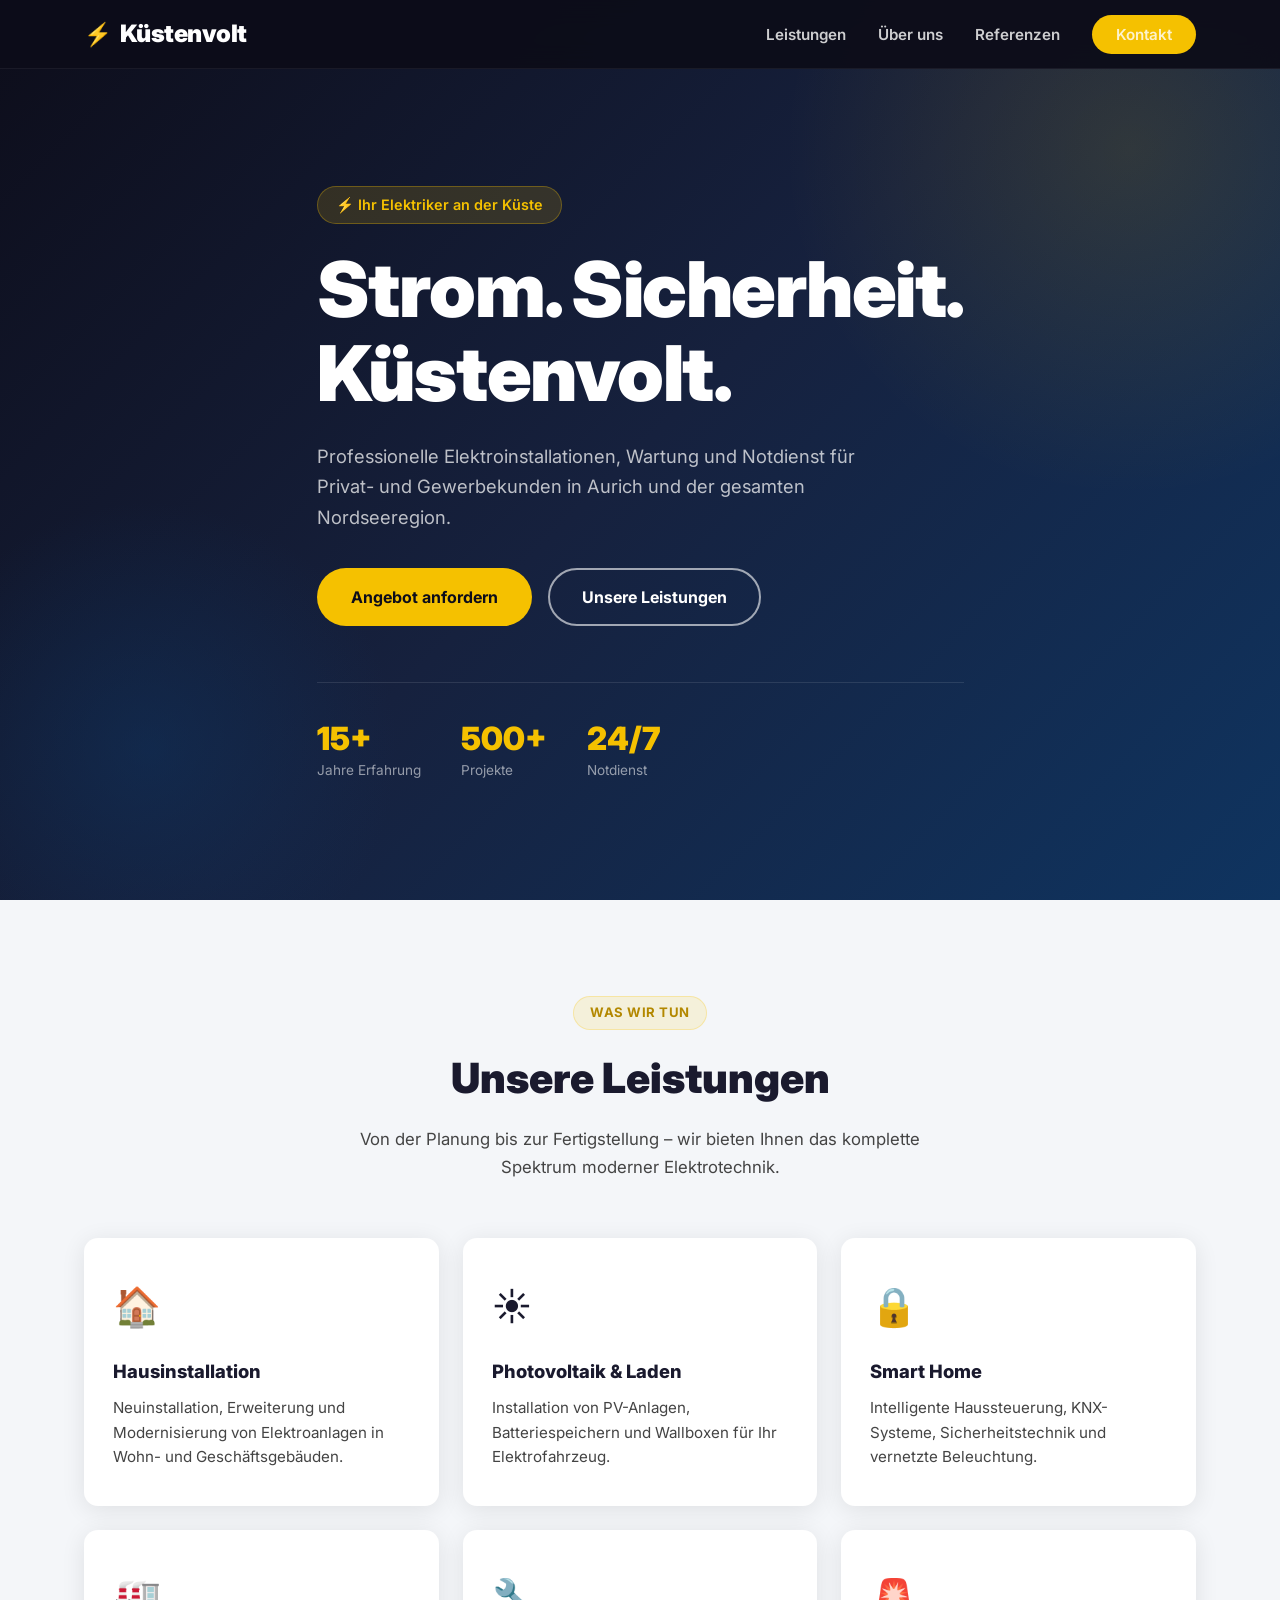
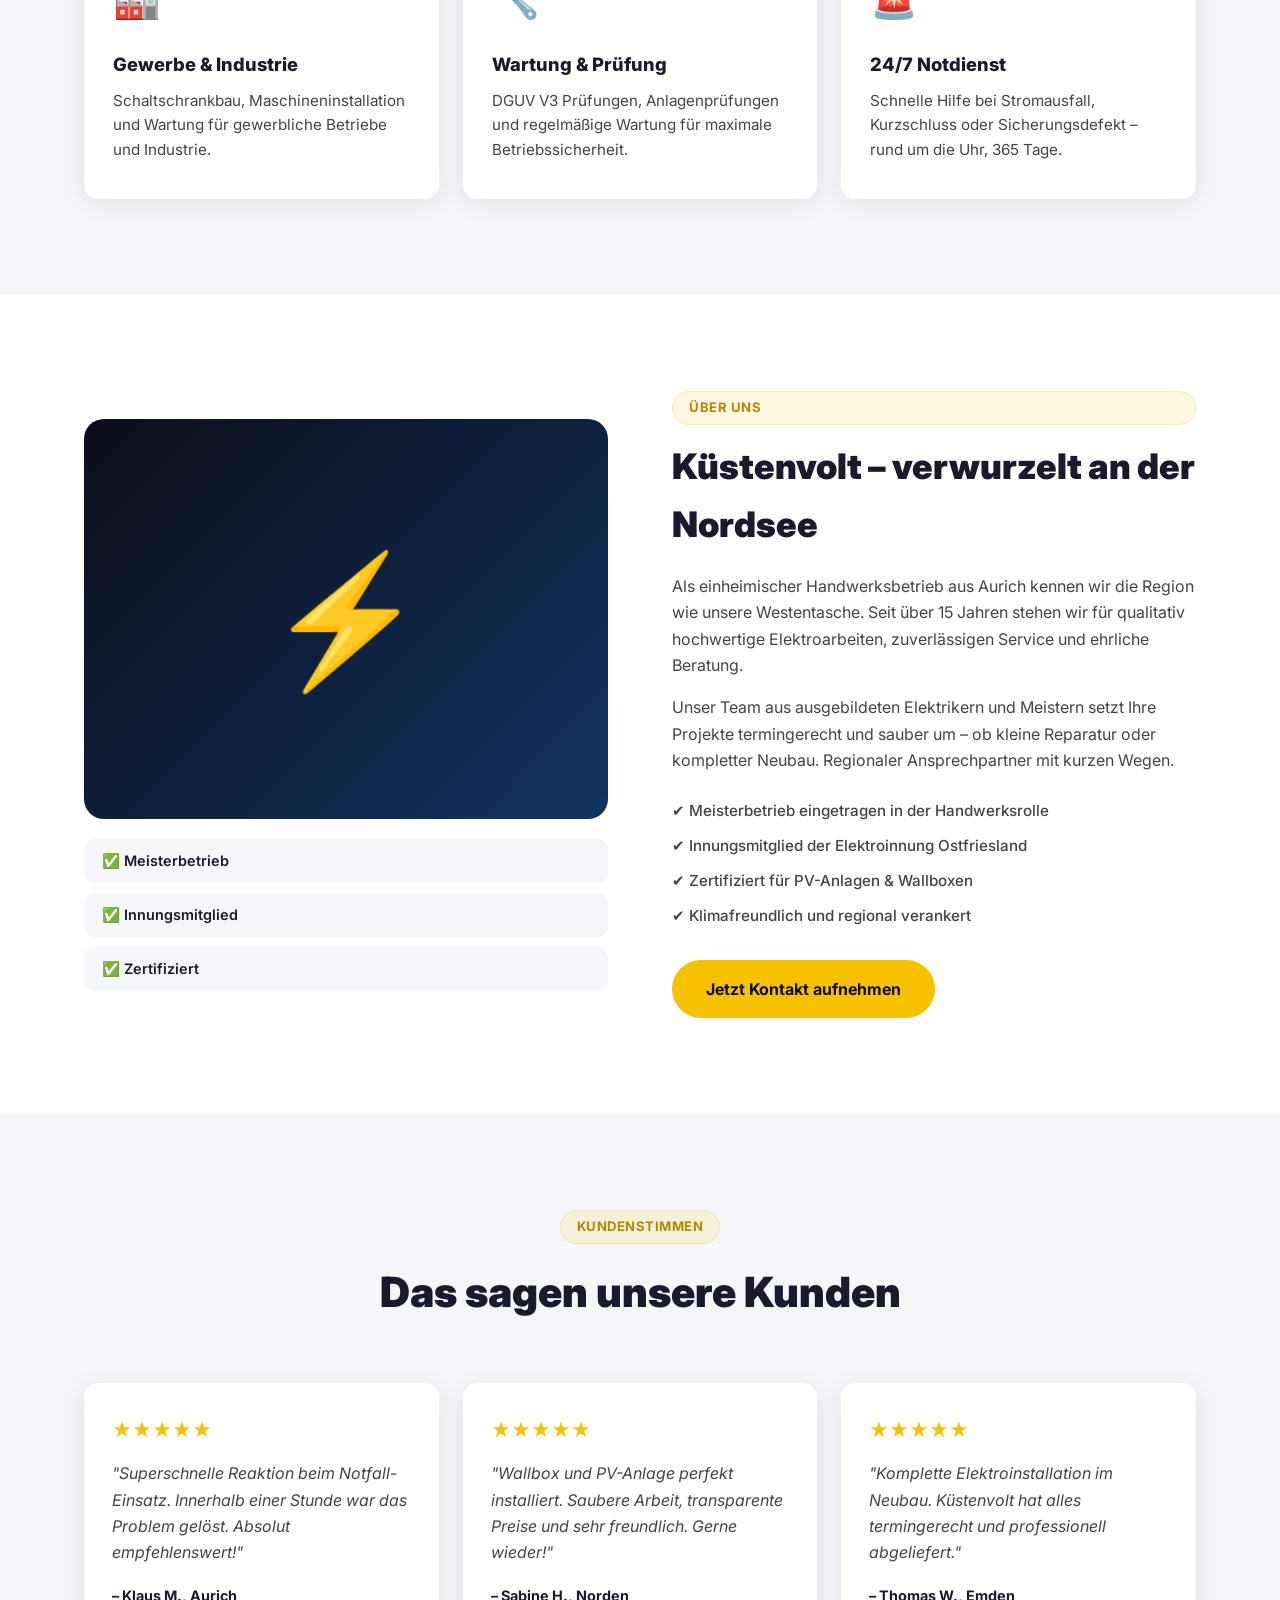
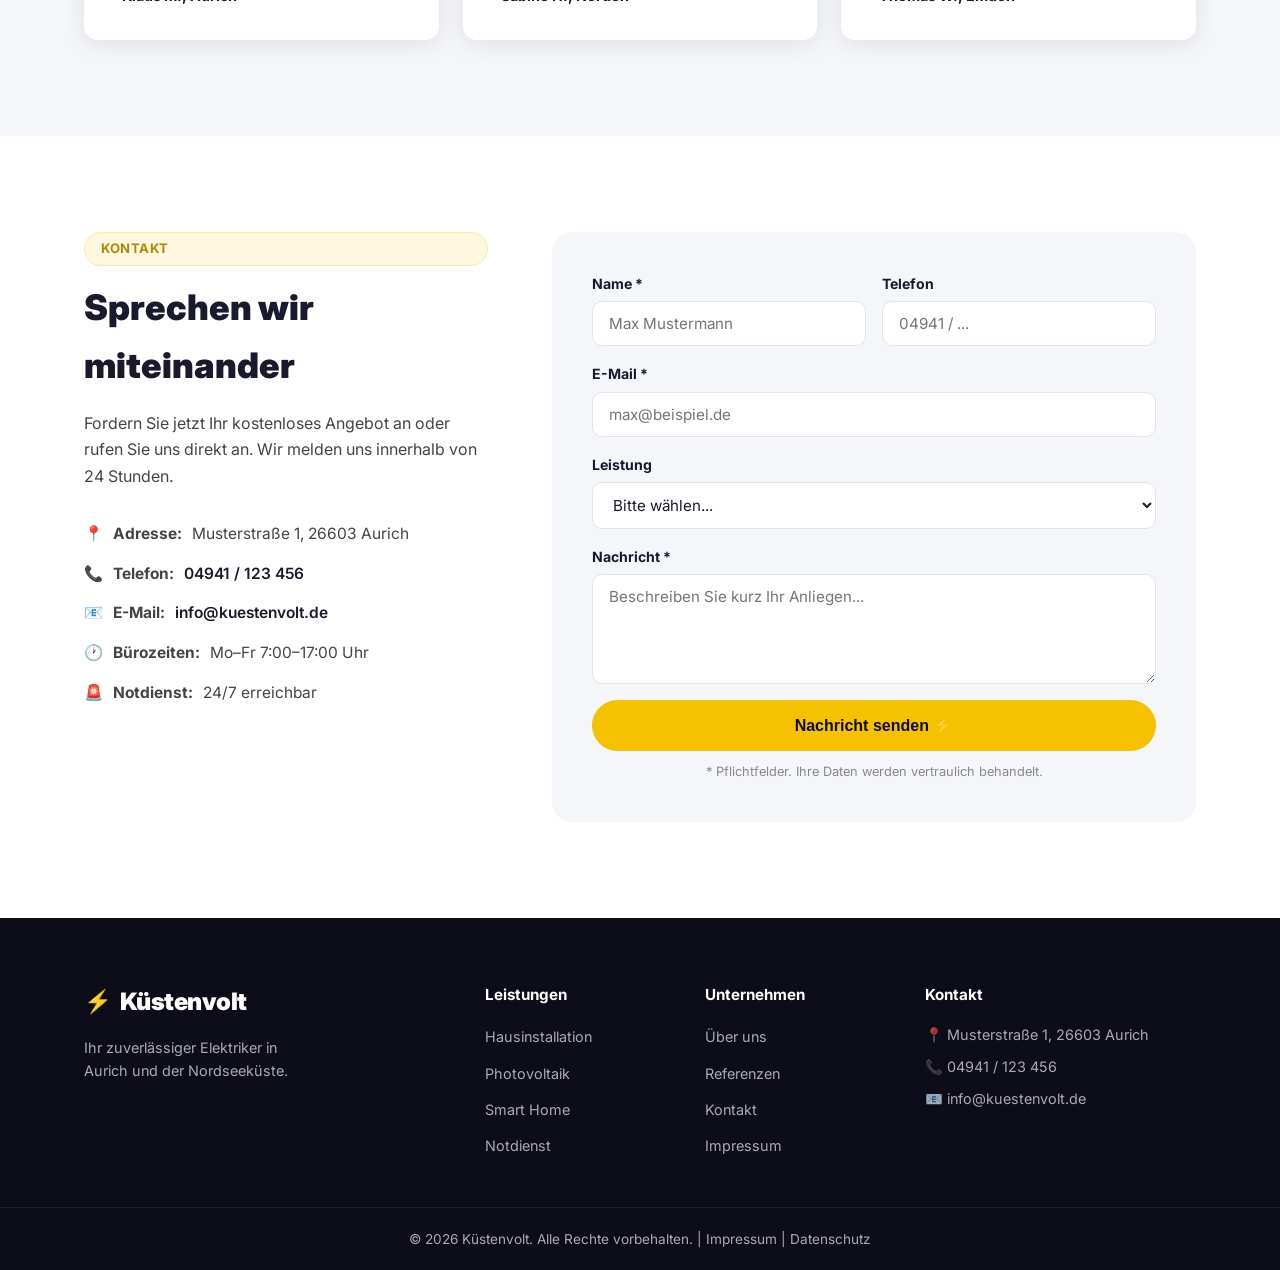
==== index.html @ 3df98d12 "Initial commit: Küstenvolt Elektriker Website" ====
<!DOCTYPE html>
<html lang="de">
<head>
  <meta charset="UTF-8" />
  <meta name="viewport" content="width=device-width, initial-scale=1.0" />
  <meta name="description" content="Küstenvolt – Ihr zuverlässiger Elektriker in Aurich und der Nordseeküste. Elektroinstallation, Wartung und Notdienst." />
  <title>Küstenvolt – Elektriker Aurich</title>
  <link rel="stylesheet" href="style.css" />
  <link rel="preconnect" href="https://fonts.googleapis.com">
  <link rel="preconnect" href="https://fonts.gstatic.com" crossorigin>
  <link href="https://fonts.googleapis.com/css2?family=Inter:wght@400;600;700;900&display=swap" rel="stylesheet">
</head>
<body>

  <!-- NAV -->
  <header class="navbar">
    <div class="container nav-inner">
      <a href="#" class="logo">
        <span class="logo-icon">⚡</span> Küstenvolt
      </a>
      <nav>
        <ul class="nav-links">
          <li><a href="#leistungen">Leistungen</a></li>
          <li><a href="#ueber-uns">Über uns</a></li>
          <li><a href="#referenzen">Referenzen</a></li>
          <li><a href="#kontakt" class="btn-nav">Kontakt</a></li>
        </ul>
      </nav>
      <button class="hamburger" id="hamburger" aria-label="Menü öffnen">
        <span></span><span></span><span></span>
      </button>
    </div>
  </header>

  <!-- HERO -->
  <section class="hero">
    <div class="hero-overlay"></div>
    <div class="container hero-content">
      <p class="hero-badge">⚡ Ihr Elektriker an der Küste</p>
      <h1>Strom. Sicherheit.<br>Küstenvolt.</h1>
      <p class="hero-sub">Professionelle Elektroinstallationen, Wartung und Notdienst für Privat- und Gewerbekunden in Aurich und der gesamten Nordseeregion.</p>
      <div class="hero-btns">
        <a href="#kontakt" class="btn btn-primary">Angebot anfordern</a>
        <a href="#leistungen" class="btn btn-outline">Unsere Leistungen</a>
      </div>
      <div class="hero-stats">
        <div class="stat"><span class="stat-num">15+</span><span class="stat-label">Jahre Erfahrung</span></div>
        <div class="stat"><span class="stat-num">500+</span><span class="stat-label">Projekte</span></div>
        <div class="stat"><span class="stat-num">24/7</span><span class="stat-label">Notdienst</span></div>
      </div>
    </div>
  </section>

  <!-- LEISTUNGEN -->
  <section class="leistungen section" id="leistungen">
    <div class="container">
      <div class="section-head">
        <span class="section-badge">Was wir tun</span>
        <h2>Unsere Leistungen</h2>
        <p>Von der Planung bis zur Fertigstellung – wir bieten Ihnen das komplette Spektrum moderner Elektrotechnik.</p>
      </div>
      <div class="cards-grid">
        <div class="card">
          <div class="card-icon">🏠</div>
          <h3>Hausinstallation</h3>
          <p>Neuinstallation, Erweiterung und Modernisierung von Elektroanlagen in Wohn- und Geschäftsgebäuden.</p>
        </div>
        <div class="card">
          <div class="card-icon">☀️</div>
          <h3>Photovoltaik & Laden</h3>
          <p>Installation von PV-Anlagen, Batteriespeichern und Wallboxen für Ihr Elektrofahrzeug.</p>
        </div>
        <div class="card">
          <div class="card-icon">🔒</div>
          <h3>Smart Home</h3>
          <p>Intelligente Haus­steuerung, KNX-Systeme, Sicherheitstechnik und vernetzte Beleuchtung.</p>
        </div>
        <div class="card">
          <div class="card-icon">🏭</div>
          <h3>Gewerbe & Industrie</h3>
          <p>Schaltschrankbau, Maschineninstallation und Wartung für gewerbliche Betriebe und Industrie.</p>
        </div>
        <div class="card">
          <div class="card-icon">🔧</div>
          <h3>Wartung & Prüfung</h3>
          <p>DGUV V3 Prüfungen, Anlagenprüfungen und regelmäßige Wartung für maximale Betriebssicherheit.</p>
        </div>
        <div class="card">
          <div class="card-icon">🚨</div>
          <h3>24/7 Notdienst</h3>
          <p>Schnelle Hilfe bei Stromausfall, Kurzschluss oder Sicherungsdefekt – rund um die Uhr, 365 Tage.</p>
        </div>
      </div>
    </div>
  </section>

  <!-- ÜBER UNS -->
  <section class="ueber section" id="ueber-uns">
    <div class="container ueber-inner">
      <div class="ueber-img">
        <div class="ueber-img-box">
          <div class="ueber-img-placeholder">⚡</div>
        </div>
        <div class="ueber-badge-box">
          <span class="ueber-badge">✅ Meisterbetrieb</span>
          <span class="ueber-badge">✅ Innungsmitglied</span>
          <span class="ueber-badge">✅ Zertifiziert</span>
        </div>
      </div>
      <div class="ueber-text">
        <span class="section-badge">Über uns</span>
        <h2>Küstenvolt – verwurzelt an der Nordsee</h2>
        <p>Als einheimischer Handwerksbetrieb aus Aurich kennen wir die Region wie unsere Westentasche. Seit über 15 Jahren stehen wir für qualitativ hochwertige Elektroarbeiten, zuverlässigen Service und ehrliche Beratung.</p>
        <p>Unser Team aus ausgebildeten Elektrikern und Meistern setzt Ihre Projekte termingerecht und sauber um – ob kleine Reparatur oder kompletter Neubau. Regionaler Ansprechpartner mit kurzen Wegen.</p>
        <ul class="ueber-list">
          <li>✔ Meisterbetrieb eingetragen in der Handwerksrolle</li>
          <li>✔ Innungsmitglied der Elektroinnung Ostfriesland</li>
          <li>✔ Zertifiziert für PV-Anlagen & Wallboxen</li>
          <li>✔ Klimafreundlich und regional verankert</li>
        </ul>
        <a href="#kontakt" class="btn btn-primary">Jetzt Kontakt aufnehmen</a>
      </div>
    </div>
  </section>

  <!-- REFERENZEN -->
  <section class="referenzen section" id="referenzen">
    <div class="container">
      <div class="section-head">
        <span class="section-badge">Kundenstimmen</span>
        <h2>Das sagen unsere Kunden</h2>
      </div>
      <div class="reviews-grid">
        <div class="review-card">
          <div class="stars">★★★★★</div>
          <p>"Superschnelle Reaktion beim Notfall-Einsatz. Innerhalb einer Stunde war das Problem gelöst. Absolut empfehlenswert!"</p>
          <strong>– Klaus M., Aurich</strong>
        </div>
        <div class="review-card">
          <div class="stars">★★★★★</div>
          <p>"Wallbox und PV-Anlage perfekt installiert. Saubere Arbeit, transparente Preise und sehr freundlich. Gerne wieder!"</p>
          <strong>– Sabine H., Norden</strong>
        </div>
        <div class="review-card">
          <div class="stars">★★★★★</div>
          <p>"Komplette Elektroinstallation im Neubau. Küstenvolt hat alles termingerecht und professionell abgeliefert."</p>
          <strong>– Thomas W., Emden</strong>
        </div>
      </div>
    </div>
  </section>

  <!-- KONTAKT -->
  <section class="kontakt section" id="kontakt">
    <div class="container kontakt-inner">
      <div class="kontakt-info">
        <span class="section-badge">Kontakt</span>
        <h2>Sprechen wir miteinander</h2>
        <p>Fordern Sie jetzt Ihr kostenloses Angebot an oder rufen Sie uns direkt an. Wir melden uns innerhalb von 24 Stunden.</p>
        <ul class="kontakt-list">
          <li>📍 <strong>Adresse:</strong> Musterstraße 1, 26603 Aurich</li>
          <li>📞 <strong>Telefon:</strong> <a href="tel:+494941123456">04941 / 123 456</a></li>
          <li>📧 <strong>E-Mail:</strong> <a href="mailto:info@kuestenvolt.de">info@kuestenvolt.de</a></li>
          <li>🕐 <strong>Bürozeiten:</strong> Mo–Fr 7:00–17:00 Uhr</li>
          <li>🚨 <strong>Notdienst:</strong> 24/7 erreichbar</li>
        </ul>
      </div>
      <div class="kontakt-form">
        <form id="contact-form">
          <div class="form-row">
            <div class="form-group">
              <label for="name">Name *</label>
              <input type="text" id="name" name="name" placeholder="Max Mustermann" required />
            </div>
            <div class="form-group">
              <label for="phone">Telefon</label>
              <input type="tel" id="phone" name="phone" placeholder="04941 / ..." />
            </div>
          </div>
          <div class="form-group">
            <label for="email">E-Mail *</label>
            <input type="email" id="email" name="email" placeholder="max@beispiel.de" required />
          </div>
          <div class="form-group">
            <label for="leistung">Leistung</label>
            <select id="leistung" name="leistung">
              <option value="">Bitte wählen...</option>
              <option>Hausinstallation</option>
              <option>Photovoltaik / Wallbox</option>
              <option>Smart Home</option>
              <option>Gewerbe / Industrie</option>
              <option>Wartung / Prüfung</option>
              <option>Notdienst</option>
              <option>Sonstiges</option>
            </select>
          </div>
          <div class="form-group">
            <label for="nachricht">Nachricht *</label>
            <textarea id="nachricht" name="nachricht" rows="4" placeholder="Beschreiben Sie kurz Ihr Anliegen..." required></textarea>
          </div>
          <button type="submit" class="btn btn-primary btn-full">Nachricht senden ⚡</button>
          <p class="form-note">* Pflichtfelder. Ihre Daten werden vertraulich behandelt.</p>
        </form>
      </div>
    </div>
  </section>

  <!-- FOOTER -->
  <footer class="footer">
    <div class="container footer-inner">
      <div class="footer-brand">
        <a href="#" class="logo"><span class="logo-icon">⚡</span> Küstenvolt</a>
        <p>Ihr zuverlässiger Elektriker in Aurich und der Nordseeküste.</p>
      </div>
      <div class="footer-links">
        <h4>Leistungen</h4>
        <ul>
          <li><a href="#leistungen">Hausinstallation</a></li>
          <li><a href="#leistungen">Photovoltaik</a></li>
          <li><a href="#leistungen">Smart Home</a></li>
          <li><a href="#leistungen">Notdienst</a></li>
        </ul>
      </div>
      <div class="footer-links">
        <h4>Unternehmen</h4>
        <ul>
          <li><a href="#ueber-uns">Über uns</a></li>
          <li><a href="#referenzen">Referenzen</a></li>
          <li><a href="#kontakt">Kontakt</a></li>
          <li><a href="impressum.html">Impressum</a></li>
        </ul>
      </div>
      <div class="footer-contact">
        <h4>Kontakt</h4>
        <p>📍 Musterstraße 1, 26603 Aurich</p>
        <p>📞 <a href="tel:+494941123456">04941 / 123 456</a></p>
        <p>📧 <a href="mailto:info@kuestenvolt.de">info@kuestenvolt.de</a></p>
      </div>
    </div>
    <div class="footer-bottom">
      <p>© 2026 Küstenvolt. Alle Rechte vorbehalten. | <a href="impressum.html">Impressum</a> | <a href="datenschutz.html">Datenschutz</a></p>
    </div>
  </footer>

  <script src="script.js"></script>
</body>
</html>
---- style.css ----
/* ===== RESET & BASE ===== */
*, *::before, *::after { box-sizing: border-box; margin: 0; padding: 0; }
html { scroll-behavior: smooth; }
body {
  font-family: 'Inter', sans-serif;
  color: #1a1a2e;
  background: #fff;
  line-height: 1.65;
}
a { text-decoration: none; color: inherit; }
ul { list-style: none; }
img { max-width: 100%; display: block; }

/* ===== VARIABLES ===== */
:root {
  --yellow: #f5c100;
  --yellow-dark: #d9a900;
  --dark: #0d0d1a;
  --dark2: #1a1a2e;
  --gray: #f4f6f9;
  --text: #444;
  --radius: 14px;
  --shadow: 0 4px 24px rgba(0,0,0,0.09);
}

/* ===== CONTAINER ===== */
.container { max-width: 1160px; margin: 0 auto; padding: 0 24px; }

/* ===== BUTTONS ===== */
.btn {
  display: inline-block;
  padding: 14px 32px;
  border-radius: 50px;
  font-weight: 700;
  font-size: 1rem;
  cursor: pointer;
  transition: all 0.2s;
  border: 2px solid transparent;
}
.btn-primary {
  background: var(--yellow);
  color: var(--dark);
}
.btn-primary:hover { background: var(--yellow-dark); transform: translateY(-2px); box-shadow: 0 6px 20px rgba(245,193,0,0.4); }
.btn-outline {
  background: transparent;
  color: #fff;
  border-color: rgba(255,255,255,0.6);
}
.btn-outline:hover { background: rgba(255,255,255,0.1); transform: translateY(-2px); }
.btn-full { width: 100%; text-align: center; }
.btn-nav {
  background: var(--yellow);
  color: var(--dark);
  padding: 10px 24px;
  border-radius: 50px;
  font-weight: 700;
  transition: all 0.2s;
}
.btn-nav:hover { background: var(--yellow-dark); }

/* ===== NAVBAR ===== */
.navbar {
  position: fixed;
  top: 0; left: 0; right: 0;
  z-index: 1000;
  background: rgba(13,13,26,0.96);
  backdrop-filter: blur(12px);
  border-bottom: 1px solid rgba(255,255,255,0.06);
  padding: 0;
}
.nav-inner {
  display: flex;
  align-items: center;
  justify-content: space-between;
  height: 68px;
}
.logo {
  font-size: 1.5rem;
  font-weight: 900;
  color: #fff;
  letter-spacing: -0.5px;
  display: flex;
  align-items: center;
  gap: 8px;
}
.logo-icon { font-size: 1.4rem; }
.nav-links {
  display: flex;
  align-items: center;
  gap: 32px;
}
.nav-links a {
  color: rgba(255,255,255,0.8);
  font-weight: 600;
  font-size: 0.95rem;
  transition: color 0.2s;
}
.nav-links a:hover { color: var(--yellow); }
.hamburger {
  display: none;
  flex-direction: column;
  gap: 5px;
  background: none;
  border: none;
  cursor: pointer;
  padding: 4px;
}
.hamburger span {
  display: block;
  width: 26px;
  height: 3px;
  background: #fff;
  border-radius: 3px;
  transition: all 0.3s;
}

/* ===== HERO ===== */
.hero {
  min-height: 100vh;
  background: linear-gradient(135deg, #0d0d1a 0%, #16213e 50%, #0f3460 100%);
  display: flex;
  align-items: center;
  position: relative;
  padding-top: 68px;
  overflow: hidden;
}
.hero::before {
  content: '';
  position: absolute;
  top: -200px; right: -200px;
  width: 700px; height: 700px;
  background: radial-gradient(circle, rgba(245,193,0,0.12) 0%, transparent 70%);
  pointer-events: none;
}
.hero::after {
  content: '';
  position: absolute;
  bottom: -100px; left: -100px;
  width: 500px; height: 500px;
  background: radial-gradient(circle, rgba(15,52,96,0.5) 0%, transparent 70%);
  pointer-events: none;
}
.hero-content {
  position: relative;
  z-index: 2;
  max-width: 700px;
  padding: 80px 0;
}
.hero-badge {
  display: inline-block;
  background: rgba(245,193,0,0.15);
  color: var(--yellow);
  border: 1px solid rgba(245,193,0,0.3);
  padding: 6px 18px;
  border-radius: 50px;
  font-size: 0.9rem;
  font-weight: 600;
  margin-bottom: 24px;
}
.hero h1 {
  font-size: clamp(2.8rem, 6vw, 5rem);
  font-weight: 900;
  color: #fff;
  line-height: 1.1;
  margin-bottom: 24px;
  letter-spacing: -1.5px;
}
.hero-sub {
  font-size: 1.15rem;
  color: rgba(255,255,255,0.72);
  margin-bottom: 36px;
  max-width: 560px;
}
.hero-btns { display: flex; gap: 16px; flex-wrap: wrap; margin-bottom: 56px; }
.hero-stats {
  display: flex;
  gap: 40px;
  flex-wrap: wrap;
  padding-top: 40px;
  border-top: 1px solid rgba(255,255,255,0.1);
}
.stat { display: flex; flex-direction: column; }
.stat-num {
  font-size: 2rem;
  font-weight: 900;
  color: var(--yellow);
  line-height: 1;
}
.stat-label {
  font-size: 0.85rem;
  color: rgba(255,255,255,0.55);
  margin-top: 4px;
}

/* ===== SECTION BASE ===== */
.section { padding: 96px 0; }
.section-head {
  text-align: center;
  margin-bottom: 56px;
}
.section-badge {
  display: inline-block;
  background: rgba(245,193,0,0.12);
  color: #b38800;
  border: 1px solid rgba(245,193,0,0.25);
  padding: 5px 16px;
  border-radius: 50px;
  font-size: 0.82rem;
  font-weight: 700;
  letter-spacing: 0.5px;
  text-transform: uppercase;
  margin-bottom: 14px;
}
.section-head h2 {
  font-size: clamp(1.8rem, 3.5vw, 2.6rem);
  font-weight: 900;
  color: var(--dark2);
  margin-bottom: 14px;
}
.section-head p { color: var(--text); max-width: 560px; margin: 0 auto; font-size: 1.05rem; }

/* ===== LEISTUNGEN CARDS ===== */
.leistungen { background: var(--gray); }
.cards-grid {
  display: grid;
  grid-template-columns: repeat(auto-fit, minmax(300px, 1fr));
  gap: 24px;
}
.card {
  background: #fff;
  border-radius: var(--radius);
  padding: 36px 28px;
  box-shadow: var(--shadow);
  transition: all 0.25s;
  border: 1px solid transparent;
}
.card:hover {
  transform: translateY(-6px);
  border-color: var(--yellow);
  box-shadow: 0 12px 40px rgba(245,193,0,0.15);
}
.card-icon { font-size: 2.4rem; margin-bottom: 18px; }
.card h3 { font-size: 1.15rem; font-weight: 800; margin-bottom: 10px; color: var(--dark2); }
.card p { color: var(--text); font-size: 0.95rem; line-height: 1.6; }

/* ===== ÜBER UNS ===== */
.ueber { background: #fff; }
.ueber-inner {
  display: grid;
  grid-template-columns: 1fr 1fr;
  gap: 64px;
  align-items: center;
}
.ueber-img-box {
  background: linear-gradient(135deg, #0d0d1a, #0f3460);
  border-radius: 20px;
  height: 400px;
  display: flex;
  align-items: center;
  justify-content: center;
  font-size: 8rem;
  margin-bottom: 20px;
}
.ueber-badge-box { display: flex; flex-direction: column; gap: 10px; }
.ueber-badge {
  background: var(--gray);
  padding: 10px 18px;
  border-radius: 10px;
  font-size: 0.9rem;
  font-weight: 600;
  color: var(--dark2);
}
.ueber-text .section-badge { display: block; margin-bottom: 12px; }
.ueber-text h2 {
  font-size: clamp(1.6rem, 3vw, 2.2rem);
  font-weight: 900;
  margin-bottom: 20px;
  color: var(--dark2);
}
.ueber-text p { color: var(--text); margin-bottom: 16px; font-size: 1rem; }
.ueber-list { margin: 24px 0 32px; display: flex; flex-direction: column; gap: 10px; }
.ueber-list li { color: var(--text); font-size: 0.95rem; font-weight: 500; }

/* ===== REFERENZEN ===== */
.referenzen { background: var(--gray); }
.reviews-grid {
  display: grid;
  grid-template-columns: repeat(auto-fit, minmax(280px, 1fr));
  gap: 24px;
}
.review-card {
  background: #fff;
  border-radius: var(--radius);
  padding: 32px 28px;
  box-shadow: var(--shadow);
}
.stars { color: #f5c100; font-size: 1.2rem; margin-bottom: 14px; }
.review-card p { color: var(--text); font-style: italic; margin-bottom: 16px; line-height: 1.65; }
.review-card strong { color: var(--dark2); font-size: 0.9rem; }

/* ===== KONTAKT ===== */
.kontakt { background: #fff; }
.kontakt-inner {
  display: grid;
  grid-template-columns: 1fr 1.2fr;
  gap: 64px;
  align-items: start;
}
.kontakt-info .section-badge { display: block; margin-bottom: 12px; }
.kontakt-info h2 {
  font-size: clamp(1.6rem, 3vw, 2.2rem);
  font-weight: 900;
  margin-bottom: 16px;
  color: var(--dark2);
}
.kontakt-info > p { color: var(--text); margin-bottom: 32px; }
.kontakt-list { display: flex; flex-direction: column; gap: 14px; }
.kontakt-list li { display: flex; gap: 10px; font-size: 0.97rem; color: var(--text); align-items: flex-start; }
.kontakt-list a { color: var(--dark2); font-weight: 600; }
.kontakt-list a:hover { color: #b38800; }
.kontakt-form {
  background: var(--gray);
  border-radius: 20px;
  padding: 40px;
}
.form-row { display: grid; grid-template-columns: 1fr 1fr; gap: 16px; }
.form-group { display: flex; flex-direction: column; gap: 6px; margin-bottom: 16px; }
.form-group label { font-size: 0.88rem; font-weight: 700; color: var(--dark2); }
.form-group input,
.form-group select,
.form-group textarea {
  padding: 12px 16px;
  border: 1.5px solid #e0e4ec;
  border-radius: 10px;
  font-size: 0.95rem;
  font-family: 'Inter', sans-serif;
  background: #fff;
  transition: border-color 0.2s;
  outline: none;
  color: var(--dark2);
}
.form-group input:focus,
.form-group select:focus,
.form-group textarea:focus { border-color: var(--yellow); }
.form-group textarea { resize: vertical; min-height: 110px; }
.form-note { margin-top: 10px; font-size: 0.8rem; color: #888; text-align: center; }

/* ===== FOOTER ===== */
.footer { background: var(--dark); color: rgba(255,255,255,0.65); padding-top: 64px; }
.footer-inner {
  display: grid;
  grid-template-columns: 2fr 1fr 1fr 1.5fr;
  gap: 40px;
  padding-bottom: 48px;
}
.footer-brand .logo { margin-bottom: 14px; }
.footer-brand p { font-size: 0.9rem; line-height: 1.6; max-width: 240px; }
.footer-links h4, .footer-contact h4 {
  color: #fff;
  font-size: 0.95rem;
  font-weight: 700;
  margin-bottom: 16px;
}
.footer-links ul { display: flex; flex-direction: column; gap: 10px; }
.footer-links a { font-size: 0.9rem; transition: color 0.2s; }
.footer-links a:hover { color: var(--yellow); }
.footer-contact p { font-size: 0.9rem; margin-bottom: 8px; }
.footer-contact a { color: rgba(255,255,255,0.65); transition: color 0.2s; }
.footer-contact a:hover { color: var(--yellow); }
.footer-bottom {
  border-top: 1px solid rgba(255,255,255,0.08);
  padding: 20px 0;
  text-align: center;
  font-size: 0.85rem;
}
.footer-bottom a { transition: color 0.2s; }
.footer-bottom a:hover { color: var(--yellow); }

/* ===== RESPONSIVE ===== */
@media (max-width: 900px) {
  .ueber-inner, .kontakt-inner { grid-template-columns: 1fr; gap: 40px; }
  .footer-inner { grid-template-columns: 1fr 1fr; }
  .nav-links { display: none; }
  .hamburger { display: flex; }
  .nav-links.open {
    display: flex;
    flex-direction: column;
    position: absolute;
    top: 68px; left: 0; right: 0;
    background: rgba(13,13,26,0.98);
    padding: 24px;
    gap: 20px;
    border-bottom: 1px solid rgba(255,255,255,0.08);
  }
}
@media (max-width: 600px) {
  .hero-btns { flex-direction: column; }
  .hero-stats { gap: 24px; }
  .form-row { grid-template-columns: 1fr; }
  .footer-inner { grid-template-columns: 1fr; }
  .kontakt-form { padding: 24px; }
}
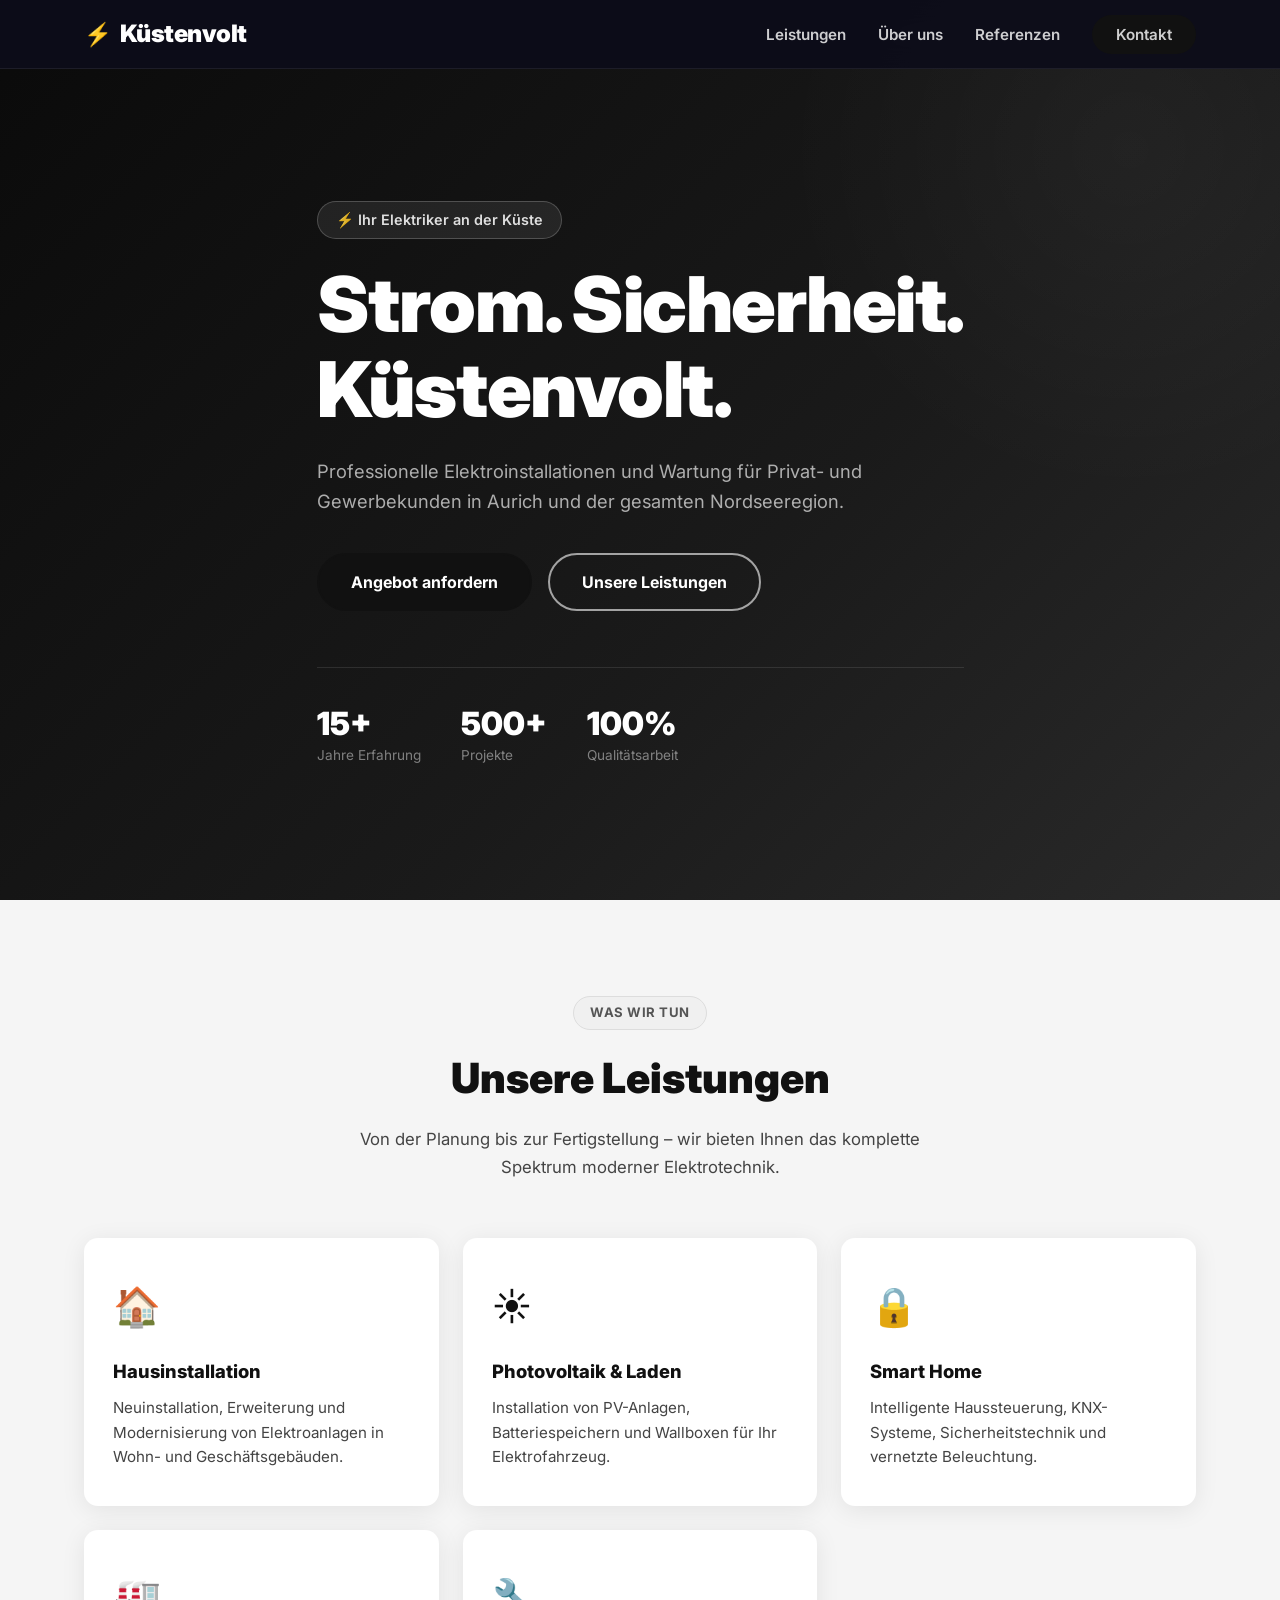
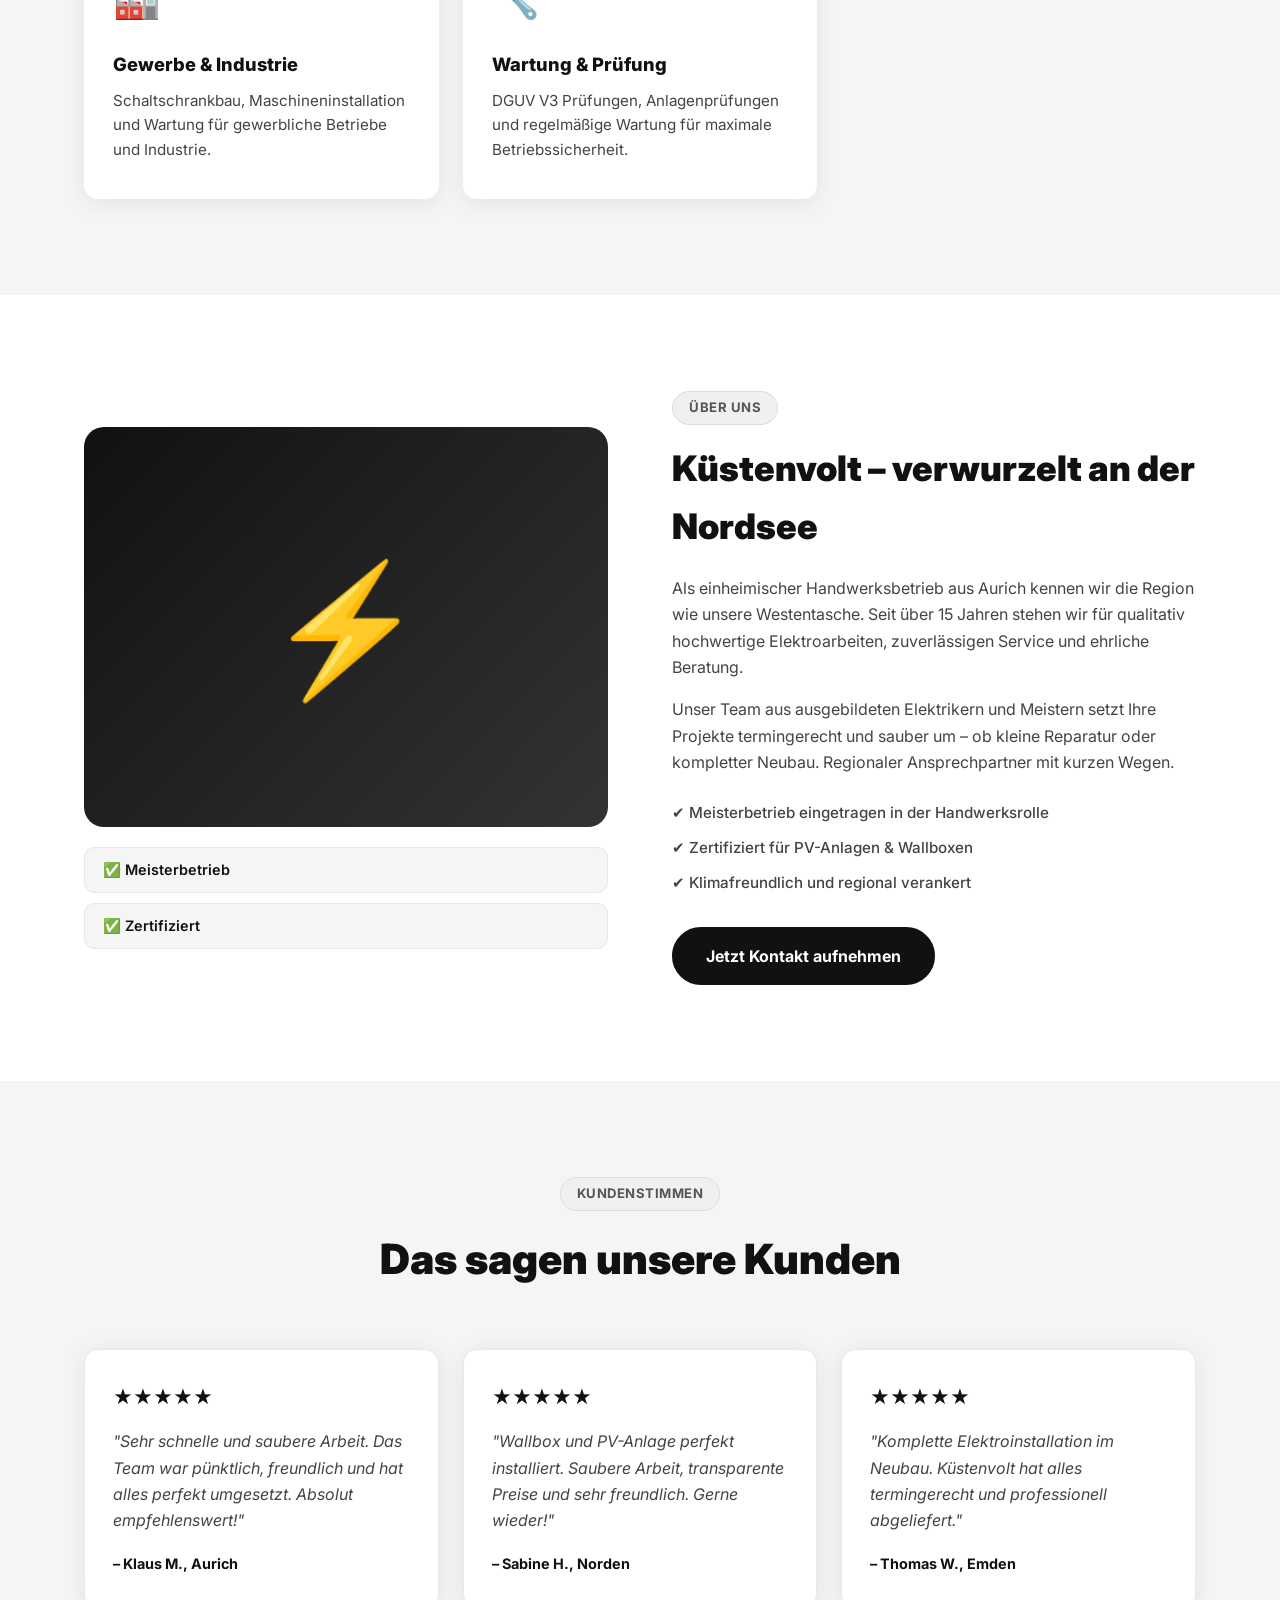
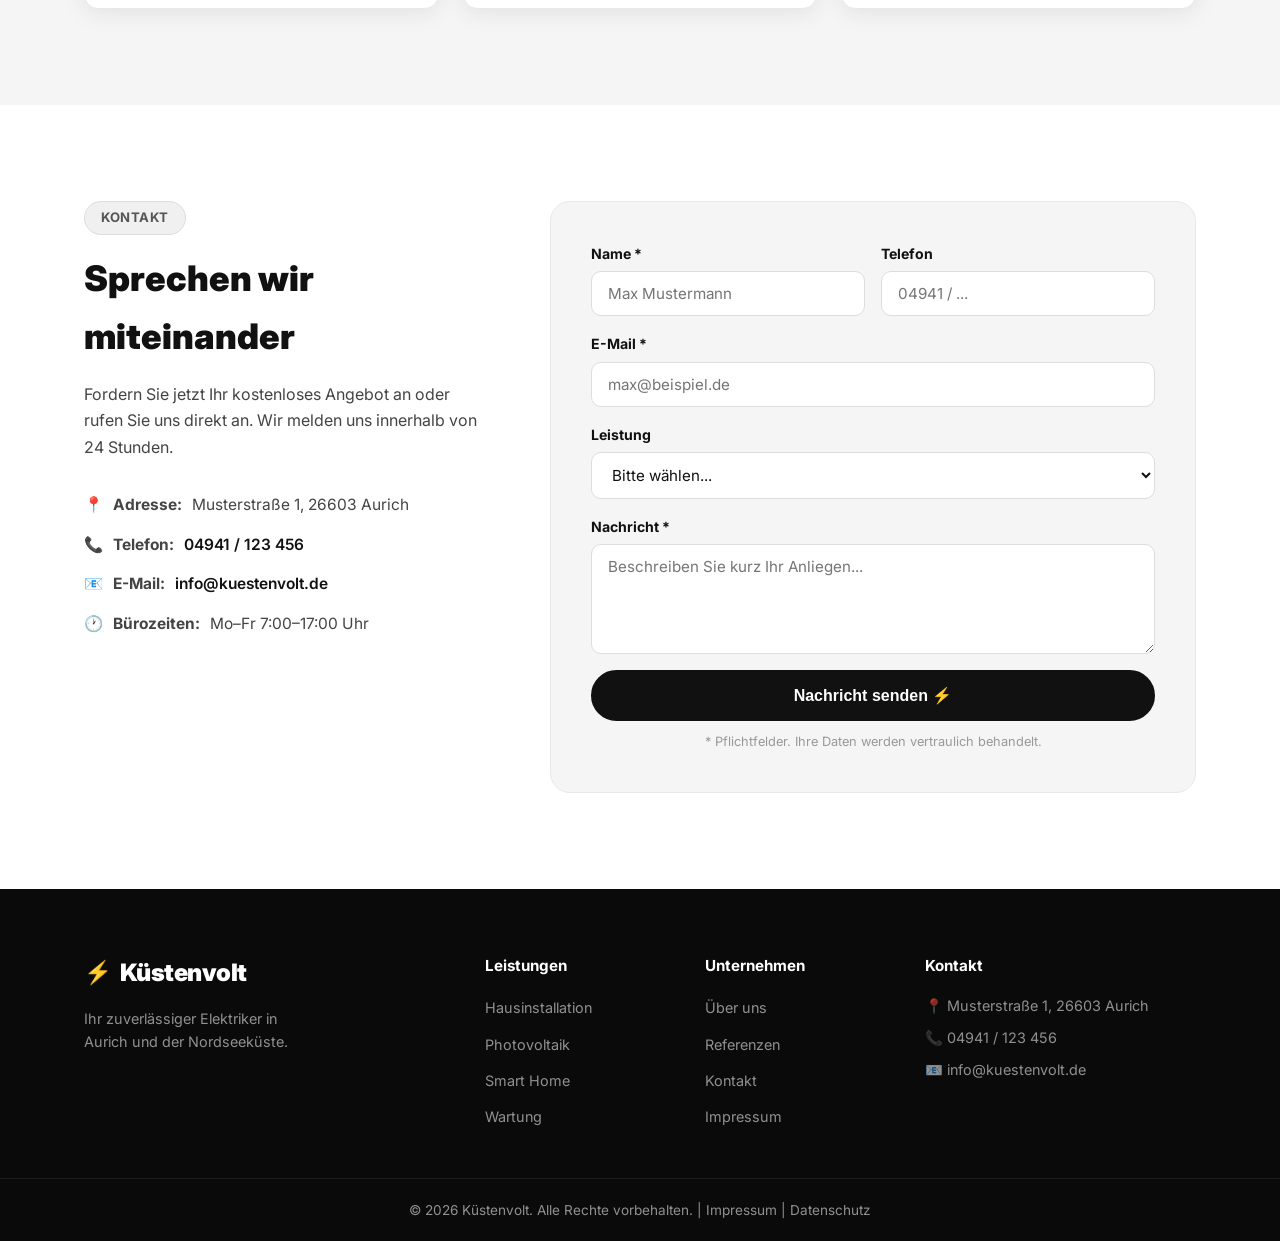
==== commit 67368795: "Update: Notdienst & Innungsmitglied entfernt, Farbschema auf Schwarz/Weiß geändert" ====
--- a/index.html
+++ b/index.html
@@ -3,7 +3,7 @@
 <head>
   <meta charset="UTF-8" />
   <meta name="viewport" content="width=device-width, initial-scale=1.0" />
-  <meta name="description" content="Küstenvolt – Ihr zuverlässiger Elektriker in Aurich und der Nordseeküste. Elektroinstallation, Wartung und Notdienst." />
+  <meta name="description" content="Küstenvolt – Ihr zuverlässiger Elektriker in Aurich und der Nordseeküste. Elektroinstallation und Wartung." />
   <title>Küstenvolt – Elektriker Aurich</title>
   <link rel="stylesheet" href="style.css" />
   <link rel="preconnect" href="https://fonts.googleapis.com">
@@ -34,11 +34,10 @@
 
   <!-- HERO -->
   <section class="hero">
-    <div class="hero-overlay"></div>
     <div class="container hero-content">
       <p class="hero-badge">⚡ Ihr Elektriker an der Küste</p>
       <h1>Strom. Sicherheit.<br>Küstenvolt.</h1>
-      <p class="hero-sub">Professionelle Elektroinstallationen, Wartung und Notdienst für Privat- und Gewerbekunden in Aurich und der gesamten Nordseeregion.</p>
+      <p class="hero-sub">Professionelle Elektroinstallationen und Wartung für Privat- und Gewerbekunden in Aurich und der gesamten Nordseeregion.</p>
       <div class="hero-btns">
         <a href="#kontakt" class="btn btn-primary">Angebot anfordern</a>
         <a href="#leistungen" class="btn btn-outline">Unsere Leistungen</a>
@@ -46,7 +45,7 @@
       <div class="hero-stats">
         <div class="stat"><span class="stat-num">15+</span><span class="stat-label">Jahre Erfahrung</span></div>
         <div class="stat"><span class="stat-num">500+</span><span class="stat-label">Projekte</span></div>
-        <div class="stat"><span class="stat-num">24/7</span><span class="stat-label">Notdienst</span></div>
+        <div class="stat"><span class="stat-num">100%</span><span class="stat-label">Qualitätsarbeit</span></div>
       </div>
     </div>
   </section>
@@ -73,7 +72,7 @@
         <div class="card">
           <div class="card-icon">🔒</div>
           <h3>Smart Home</h3>
-          <p>Intelligente Haus­steuerung, KNX-Systeme, Sicherheitstechnik und vernetzte Beleuchtung.</p>
+          <p>Intelligente Haussteuerung, KNX-Systeme, Sicherheitstechnik und vernetzte Beleuchtung.</p>
         </div>
         <div class="card">
           <div class="card-icon">🏭</div>
@@ -84,11 +83,6 @@
           <div class="card-icon">🔧</div>
           <h3>Wartung & Prüfung</h3>
           <p>DGUV V3 Prüfungen, Anlagenprüfungen und regelmäßige Wartung für maximale Betriebssicherheit.</p>
-        </div>
-        <div class="card">
-          <div class="card-icon">🚨</div>
-          <h3>24/7 Notdienst</h3>
-          <p>Schnelle Hilfe bei Stromausfall, Kurzschluss oder Sicherungsdefekt – rund um die Uhr, 365 Tage.</p>
         </div>
       </div>
     </div>
@@ -103,7 +97,6 @@
         </div>
         <div class="ueber-badge-box">
           <span class="ueber-badge">✅ Meisterbetrieb</span>
-          <span class="ueber-badge">✅ Innungsmitglied</span>
           <span class="ueber-badge">✅ Zertifiziert</span>
         </div>
       </div>
@@ -114,7 +107,6 @@
         <p>Unser Team aus ausgebildeten Elektrikern und Meistern setzt Ihre Projekte termingerecht und sauber um – ob kleine Reparatur oder kompletter Neubau. Regionaler Ansprechpartner mit kurzen Wegen.</p>
         <ul class="ueber-list">
           <li>✔ Meisterbetrieb eingetragen in der Handwerksrolle</li>
-          <li>✔ Innungsmitglied der Elektroinnung Ostfriesland</li>
           <li>✔ Zertifiziert für PV-Anlagen & Wallboxen</li>
           <li>✔ Klimafreundlich und regional verankert</li>
         </ul>
@@ -133,7 +125,7 @@
       <div class="reviews-grid">
         <div class="review-card">
           <div class="stars">★★★★★</div>
-          <p>"Superschnelle Reaktion beim Notfall-Einsatz. Innerhalb einer Stunde war das Problem gelöst. Absolut empfehlenswert!"</p>
+          <p>"Sehr schnelle und saubere Arbeit. Das Team war pünktlich, freundlich und hat alles perfekt umgesetzt. Absolut empfehlenswert!"</p>
           <strong>– Klaus M., Aurich</strong>
         </div>
         <div class="review-card">
@@ -162,7 +154,6 @@
           <li>📞 <strong>Telefon:</strong> <a href="tel:+494941123456">04941 / 123 456</a></li>
           <li>📧 <strong>E-Mail:</strong> <a href="mailto:info@kuestenvolt.de">info@kuestenvolt.de</a></li>
           <li>🕐 <strong>Bürozeiten:</strong> Mo–Fr 7:00–17:00 Uhr</li>
-          <li>🚨 <strong>Notdienst:</strong> 24/7 erreichbar</li>
         </ul>
       </div>
       <div class="kontakt-form">
@@ -190,7 +181,6 @@
               <option>Smart Home</option>
               <option>Gewerbe / Industrie</option>
               <option>Wartung / Prüfung</option>
-              <option>Notdienst</option>
               <option>Sonstiges</option>
             </select>
           </div>
@@ -218,7 +208,7 @@
           <li><a href="#leistungen">Hausinstallation</a></li>
           <li><a href="#leistungen">Photovoltaik</a></li>
           <li><a href="#leistungen">Smart Home</a></li>
-          <li><a href="#leistungen">Notdienst</a></li>
+          <li><a href="#leistungen">Wartung</a></li>
         </ul>
       </div>
       <div class="footer-links">
--- a/style.css
+++ b/style.css
@@ -1,381 +1,131 @@
 /* ===== RESET & BASE ===== */
 *, *::before, *::after { box-sizing: border-box; margin: 0; padding: 0; }
 html { scroll-behavior: smooth; }
-body {
-  font-family: 'Inter', sans-serif;
-  color: #1a1a2e;
-  background: #fff;
-  line-height: 1.65;
-}
+body { font-family: 'Inter', sans-serif; color: #111; background: #fff; line-height: 1.65; }
 a { text-decoration: none; color: inherit; }
 ul { list-style: none; }
 img { max-width: 100%; display: block; }
 
 /* ===== VARIABLES ===== */
 :root {
-  --yellow: #f5c100;
-  --yellow-dark: #d9a900;
-  --dark: #0d0d1a;
-  --dark2: #1a1a2e;
-  --gray: #f4f6f9;
-  --text: #444;
+  --accent: #111111;
+  --accent-hover: #333333;
+  --dark: #0a0a0a;
+  --dark2: #111111;
+  --gray: #f5f5f5;
+  --gray2: #e8e8e8;
+  --text: #444444;
+  --text-light: #777777;
   --radius: 14px;
-  --shadow: 0 4px 24px rgba(0,0,0,0.09);
+  --shadow: 0 4px 24px rgba(0,0,0,0.08);
+  --shadow-hover: 0 12px 40px rgba(0,0,0,0.14);
 }
 
 /* ===== CONTAINER ===== */
 .container { max-width: 1160px; margin: 0 auto; padding: 0 24px; }
 
 /* ===== BUTTONS ===== */
-.btn {
-  display: inline-block;
-  padding: 14px 32px;
-  border-radius: 50px;
-  font-weight: 700;
-  font-size: 1rem;
-  cursor: pointer;
-  transition: all 0.2s;
-  border: 2px solid transparent;
-}
-.btn-primary {
-  background: var(--yellow);
-  color: var(--dark);
-}
-.btn-primary:hover { background: var(--yellow-dark); transform: translateY(-2px); box-shadow: 0 6px 20px rgba(245,193,0,0.4); }
-.btn-outline {
-  background: transparent;
-  color: #fff;
-  border-color: rgba(255,255,255,0.6);
-}
-.btn-outline:hover { background: rgba(255,255,255,0.1); transform: translateY(-2px); }
+.btn { display: inline-block; padding: 14px 32px; border-radius: 50px; font-weight: 700; font-size: 1rem; cursor: pointer; transition: all 0.2s; border: 2px solid transparent; }
+.btn-primary { background: #111; color: #fff; border-color: #111; }
+.btn-primary:hover { background: #333; border-color: #333; transform: translateY(-2px); box-shadow: 0 6px 20px rgba(0,0,0,0.25); }
+.btn-outline { background: transparent; color: #fff; border-color: rgba(255,255,255,0.6); }
+.btn-outline:hover { background: rgba(255,255,255,0.12); transform: translateY(-2px); }
 .btn-full { width: 100%; text-align: center; }
-.btn-nav {
-  background: var(--yellow);
-  color: var(--dark);
-  padding: 10px 24px;
-  border-radius: 50px;
-  font-weight: 700;
-  transition: all 0.2s;
-}
-.btn-nav:hover { background: var(--yellow-dark); }
+.btn-nav { background: #111; color: #fff; padding: 10px 24px; border-radius: 50px; font-weight: 700; transition: all 0.2s; }
+.btn-nav:hover { background: #333; }
 
 /* ===== NAVBAR ===== */
-.navbar {
-  position: fixed;
-  top: 0; left: 0; right: 0;
-  z-index: 1000;
-  background: rgba(13,13,26,0.96);
-  backdrop-filter: blur(12px);
-  border-bottom: 1px solid rgba(255,255,255,0.06);
-  padding: 0;
-}
-.nav-inner {
-  display: flex;
-  align-items: center;
-  justify-content: space-between;
-  height: 68px;
-}
-.logo {
-  font-size: 1.5rem;
-  font-weight: 900;
-  color: #fff;
-  letter-spacing: -0.5px;
-  display: flex;
-  align-items: center;
-  gap: 8px;
-}
+.navbar { position: fixed; top: 0; left: 0; right: 0; z-index: 1000; background: rgba(10,10,10,0.97); backdrop-filter: blur(12px); border-bottom: 1px solid rgba(255,255,255,0.07); }
+.nav-inner { display: flex; align-items: center; justify-content: space-between; height: 68px; }
+.logo { font-size: 1.5rem; font-weight: 900; color: #fff; letter-spacing: -0.5px; display: flex; align-items: center; gap: 8px; }
 .logo-icon { font-size: 1.4rem; }
-.nav-links {
-  display: flex;
-  align-items: center;
-  gap: 32px;
-}
-.nav-links a {
-  color: rgba(255,255,255,0.8);
-  font-weight: 600;
-  font-size: 0.95rem;
-  transition: color 0.2s;
-}
-.nav-links a:hover { color: var(--yellow); }
-.hamburger {
-  display: none;
-  flex-direction: column;
-  gap: 5px;
-  background: none;
-  border: none;
-  cursor: pointer;
-  padding: 4px;
-}
-.hamburger span {
-  display: block;
-  width: 26px;
-  height: 3px;
-  background: #fff;
-  border-radius: 3px;
-  transition: all 0.3s;
-}
+.nav-links { display: flex; align-items: center; gap: 32px; }
+.nav-links a { color: rgba(255,255,255,0.75); font-weight: 600; font-size: 0.95rem; transition: color 0.2s; }
+.nav-links a:hover { color: #fff; }
+.hamburger { display: none; flex-direction: column; gap: 5px; background: none; border: none; cursor: pointer; padding: 4px; }
+.hamburger span { display: block; width: 26px; height: 3px; background: #fff; border-radius: 3px; transition: all 0.3s; }
 
 /* ===== HERO ===== */
-.hero {
-  min-height: 100vh;
-  background: linear-gradient(135deg, #0d0d1a 0%, #16213e 50%, #0f3460 100%);
-  display: flex;
-  align-items: center;
-  position: relative;
-  padding-top: 68px;
-  overflow: hidden;
-}
-.hero::before {
-  content: '';
-  position: absolute;
-  top: -200px; right: -200px;
-  width: 700px; height: 700px;
-  background: radial-gradient(circle, rgba(245,193,0,0.12) 0%, transparent 70%);
-  pointer-events: none;
-}
-.hero::after {
-  content: '';
-  position: absolute;
-  bottom: -100px; left: -100px;
-  width: 500px; height: 500px;
-  background: radial-gradient(circle, rgba(15,52,96,0.5) 0%, transparent 70%);
-  pointer-events: none;
-}
-.hero-content {
-  position: relative;
-  z-index: 2;
-  max-width: 700px;
-  padding: 80px 0;
-}
-.hero-badge {
-  display: inline-block;
-  background: rgba(245,193,0,0.15);
-  color: var(--yellow);
-  border: 1px solid rgba(245,193,0,0.3);
-  padding: 6px 18px;
-  border-radius: 50px;
-  font-size: 0.9rem;
-  font-weight: 600;
-  margin-bottom: 24px;
-}
-.hero h1 {
-  font-size: clamp(2.8rem, 6vw, 5rem);
-  font-weight: 900;
-  color: #fff;
-  line-height: 1.1;
-  margin-bottom: 24px;
-  letter-spacing: -1.5px;
-}
-.hero-sub {
-  font-size: 1.15rem;
-  color: rgba(255,255,255,0.72);
-  margin-bottom: 36px;
-  max-width: 560px;
-}
+.hero { min-height: 100vh; background: linear-gradient(135deg, #0a0a0a 0%, #1a1a1a 60%, #2a2a2a 100%); display: flex; align-items: center; position: relative; padding-top: 68px; overflow: hidden; }
+.hero::before { content: ''; position: absolute; top: -200px; right: -200px; width: 700px; height: 700px; background: radial-gradient(circle, rgba(255,255,255,0.04) 0%, transparent 70%); pointer-events: none; }
+.hero-content { position: relative; z-index: 2; max-width: 700px; padding: 80px 0; }
+.hero-badge { display: inline-block; background: rgba(255,255,255,0.08); color: rgba(255,255,255,0.85); border: 1px solid rgba(255,255,255,0.2); padding: 6px 18px; border-radius: 50px; font-size: 0.9rem; font-weight: 600; margin-bottom: 24px; }
+.hero h1 { font-size: clamp(2.8rem, 6vw, 5rem); font-weight: 900; color: #fff; line-height: 1.1; margin-bottom: 24px; letter-spacing: -1.5px; }
+.hero-sub { font-size: 1.15rem; color: rgba(255,255,255,0.65); margin-bottom: 36px; max-width: 560px; }
 .hero-btns { display: flex; gap: 16px; flex-wrap: wrap; margin-bottom: 56px; }
-.hero-stats {
-  display: flex;
-  gap: 40px;
-  flex-wrap: wrap;
-  padding-top: 40px;
-  border-top: 1px solid rgba(255,255,255,0.1);
-}
+.hero-stats { display: flex; gap: 40px; flex-wrap: wrap; padding-top: 40px; border-top: 1px solid rgba(255,255,255,0.1); }
 .stat { display: flex; flex-direction: column; }
-.stat-num {
-  font-size: 2rem;
-  font-weight: 900;
-  color: var(--yellow);
-  line-height: 1;
-}
-.stat-label {
-  font-size: 0.85rem;
-  color: rgba(255,255,255,0.55);
-  margin-top: 4px;
-}
+.stat-num { font-size: 2rem; font-weight: 900; color: #fff; line-height: 1; }
+.stat-label { font-size: 0.85rem; color: rgba(255,255,255,0.45); margin-top: 4px; }
 
 /* ===== SECTION BASE ===== */
 .section { padding: 96px 0; }
-.section-head {
-  text-align: center;
-  margin-bottom: 56px;
-}
-.section-badge {
-  display: inline-block;
-  background: rgba(245,193,0,0.12);
-  color: #b38800;
-  border: 1px solid rgba(245,193,0,0.25);
-  padding: 5px 16px;
-  border-radius: 50px;
-  font-size: 0.82rem;
-  font-weight: 700;
-  letter-spacing: 0.5px;
-  text-transform: uppercase;
-  margin-bottom: 14px;
-}
-.section-head h2 {
-  font-size: clamp(1.8rem, 3.5vw, 2.6rem);
-  font-weight: 900;
-  color: var(--dark2);
-  margin-bottom: 14px;
-}
+.section-head { text-align: center; margin-bottom: 56px; }
+.section-badge { display: inline-block; background: #f0f0f0; color: #555; border: 1px solid #ddd; padding: 5px 16px; border-radius: 50px; font-size: 0.82rem; font-weight: 700; letter-spacing: 0.5px; text-transform: uppercase; margin-bottom: 14px; }
+.section-head h2 { font-size: clamp(1.8rem, 3.5vw, 2.6rem); font-weight: 900; color: #111; margin-bottom: 14px; }
 .section-head p { color: var(--text); max-width: 560px; margin: 0 auto; font-size: 1.05rem; }
 
 /* ===== LEISTUNGEN CARDS ===== */
 .leistungen { background: var(--gray); }
-.cards-grid {
-  display: grid;
-  grid-template-columns: repeat(auto-fit, minmax(300px, 1fr));
-  gap: 24px;
-}
-.card {
-  background: #fff;
-  border-radius: var(--radius);
-  padding: 36px 28px;
-  box-shadow: var(--shadow);
-  transition: all 0.25s;
-  border: 1px solid transparent;
-}
-.card:hover {
-  transform: translateY(-6px);
-  border-color: var(--yellow);
-  box-shadow: 0 12px 40px rgba(245,193,0,0.15);
-}
+.cards-grid { display: grid; grid-template-columns: repeat(auto-fit, minmax(280px, 1fr)); gap: 24px; }
+.card { background: #fff; border-radius: var(--radius); padding: 36px 28px; box-shadow: var(--shadow); transition: all 0.25s; border: 1.5px solid transparent; }
+.card:hover { transform: translateY(-6px); border-color: #111; box-shadow: var(--shadow-hover); }
 .card-icon { font-size: 2.4rem; margin-bottom: 18px; }
-.card h3 { font-size: 1.15rem; font-weight: 800; margin-bottom: 10px; color: var(--dark2); }
+.card h3 { font-size: 1.15rem; font-weight: 800; margin-bottom: 10px; color: #111; }
 .card p { color: var(--text); font-size: 0.95rem; line-height: 1.6; }
 
 /* ===== ÜBER UNS ===== */
 .ueber { background: #fff; }
-.ueber-inner {
-  display: grid;
-  grid-template-columns: 1fr 1fr;
-  gap: 64px;
-  align-items: center;
-}
-.ueber-img-box {
-  background: linear-gradient(135deg, #0d0d1a, #0f3460);
-  border-radius: 20px;
-  height: 400px;
-  display: flex;
-  align-items: center;
-  justify-content: center;
-  font-size: 8rem;
-  margin-bottom: 20px;
-}
+.ueber-inner { display: grid; grid-template-columns: 1fr 1fr; gap: 64px; align-items: center; }
+.ueber-img-box { background: linear-gradient(135deg, #111, #333); border-radius: 20px; height: 400px; display: flex; align-items: center; justify-content: center; font-size: 8rem; margin-bottom: 20px; }
 .ueber-badge-box { display: flex; flex-direction: column; gap: 10px; }
-.ueber-badge {
-  background: var(--gray);
-  padding: 10px 18px;
-  border-radius: 10px;
-  font-size: 0.9rem;
-  font-weight: 600;
-  color: var(--dark2);
-}
-.ueber-text .section-badge { display: block; margin-bottom: 12px; }
-.ueber-text h2 {
-  font-size: clamp(1.6rem, 3vw, 2.2rem);
-  font-weight: 900;
-  margin-bottom: 20px;
-  color: var(--dark2);
-}
+.ueber-badge { background: var(--gray); border: 1px solid var(--gray2); padding: 10px 18px; border-radius: 10px; font-size: 0.9rem; font-weight: 600; color: #111; }
+.ueber-text h2 { font-size: clamp(1.6rem, 3vw, 2.2rem); font-weight: 900; margin-bottom: 20px; color: #111; }
 .ueber-text p { color: var(--text); margin-bottom: 16px; font-size: 1rem; }
 .ueber-list { margin: 24px 0 32px; display: flex; flex-direction: column; gap: 10px; }
 .ueber-list li { color: var(--text); font-size: 0.95rem; font-weight: 500; }
 
 /* ===== REFERENZEN ===== */
 .referenzen { background: var(--gray); }
-.reviews-grid {
-  display: grid;
-  grid-template-columns: repeat(auto-fit, minmax(280px, 1fr));
-  gap: 24px;
-}
-.review-card {
-  background: #fff;
-  border-radius: var(--radius);
-  padding: 32px 28px;
-  box-shadow: var(--shadow);
-}
-.stars { color: #f5c100; font-size: 1.2rem; margin-bottom: 14px; }
+.reviews-grid { display: grid; grid-template-columns: repeat(auto-fit, minmax(280px, 1fr)); gap: 24px; }
+.review-card { background: #fff; border-radius: var(--radius); padding: 32px 28px; box-shadow: var(--shadow); border: 1.5px solid var(--gray2); }
+.stars { color: #111; font-size: 1.2rem; margin-bottom: 14px; }
 .review-card p { color: var(--text); font-style: italic; margin-bottom: 16px; line-height: 1.65; }
-.review-card strong { color: var(--dark2); font-size: 0.9rem; }
+.review-card strong { color: #111; font-size: 0.9rem; }
 
 /* ===== KONTAKT ===== */
 .kontakt { background: #fff; }
-.kontakt-inner {
-  display: grid;
-  grid-template-columns: 1fr 1.2fr;
-  gap: 64px;
-  align-items: start;
-}
-.kontakt-info .section-badge { display: block; margin-bottom: 12px; }
-.kontakt-info h2 {
-  font-size: clamp(1.6rem, 3vw, 2.2rem);
-  font-weight: 900;
-  margin-bottom: 16px;
-  color: var(--dark2);
-}
+.kontakt-inner { display: grid; grid-template-columns: 1fr 1.2fr; gap: 64px; align-items: start; }
+.kontakt-info h2 { font-size: clamp(1.6rem, 3vw, 2.2rem); font-weight: 900; margin-bottom: 16px; color: #111; }
 .kontakt-info > p { color: var(--text); margin-bottom: 32px; }
 .kontakt-list { display: flex; flex-direction: column; gap: 14px; }
 .kontakt-list li { display: flex; gap: 10px; font-size: 0.97rem; color: var(--text); align-items: flex-start; }
-.kontakt-list a { color: var(--dark2); font-weight: 600; }
-.kontakt-list a:hover { color: #b38800; }
-.kontakt-form {
-  background: var(--gray);
-  border-radius: 20px;
-  padding: 40px;
-}
+.kontakt-list a { color: #111; font-weight: 600; }
+.kontakt-list a:hover { color: #555; }
+.kontakt-form { background: var(--gray); border-radius: 20px; padding: 40px; border: 1.5px solid var(--gray2); }
 .form-row { display: grid; grid-template-columns: 1fr 1fr; gap: 16px; }
 .form-group { display: flex; flex-direction: column; gap: 6px; margin-bottom: 16px; }
-.form-group label { font-size: 0.88rem; font-weight: 700; color: var(--dark2); }
-.form-group input,
-.form-group select,
-.form-group textarea {
-  padding: 12px 16px;
-  border: 1.5px solid #e0e4ec;
-  border-radius: 10px;
-  font-size: 0.95rem;
-  font-family: 'Inter', sans-serif;
-  background: #fff;
-  transition: border-color 0.2s;
-  outline: none;
-  color: var(--dark2);
-}
-.form-group input:focus,
-.form-group select:focus,
-.form-group textarea:focus { border-color: var(--yellow); }
+.form-group label { font-size: 0.88rem; font-weight: 700; color: #111; }
+.form-group input, .form-group select, .form-group textarea { padding: 12px 16px; border: 1.5px solid #ddd; border-radius: 10px; font-size: 0.95rem; font-family: 'Inter', sans-serif; background: #fff; transition: border-color 0.2s; outline: none; color: #111; }
+.form-group input:focus, .form-group select:focus, .form-group textarea:focus { border-color: #111; }
 .form-group textarea { resize: vertical; min-height: 110px; }
-.form-note { margin-top: 10px; font-size: 0.8rem; color: #888; text-align: center; }
+.form-note { margin-top: 10px; font-size: 0.8rem; color: #999; text-align: center; }
 
 /* ===== FOOTER ===== */
-.footer { background: var(--dark); color: rgba(255,255,255,0.65); padding-top: 64px; }
-.footer-inner {
-  display: grid;
-  grid-template-columns: 2fr 1fr 1fr 1.5fr;
-  gap: 40px;
-  padding-bottom: 48px;
-}
+.footer { background: #0a0a0a; color: rgba(255,255,255,0.55); padding-top: 64px; }
+.footer-inner { display: grid; grid-template-columns: 2fr 1fr 1fr 1.5fr; gap: 40px; padding-bottom: 48px; }
 .footer-brand .logo { margin-bottom: 14px; }
 .footer-brand p { font-size: 0.9rem; line-height: 1.6; max-width: 240px; }
-.footer-links h4, .footer-contact h4 {
-  color: #fff;
-  font-size: 0.95rem;
-  font-weight: 700;
-  margin-bottom: 16px;
-}
+.footer-links h4, .footer-contact h4 { color: #fff; font-size: 0.95rem; font-weight: 700; margin-bottom: 16px; }
 .footer-links ul { display: flex; flex-direction: column; gap: 10px; }
 .footer-links a { font-size: 0.9rem; transition: color 0.2s; }
-.footer-links a:hover { color: var(--yellow); }
+.footer-links a:hover { color: #fff; }
 .footer-contact p { font-size: 0.9rem; margin-bottom: 8px; }
-.footer-contact a { color: rgba(255,255,255,0.65); transition: color 0.2s; }
-.footer-contact a:hover { color: var(--yellow); }
-.footer-bottom {
-  border-top: 1px solid rgba(255,255,255,0.08);
-  padding: 20px 0;
-  text-align: center;
-  font-size: 0.85rem;
-}
+.footer-contact a { color: rgba(255,255,255,0.55); transition: color 0.2s; }
+.footer-contact a:hover { color: #fff; }
+.footer-bottom { border-top: 1px solid rgba(255,255,255,0.08); padding: 20px 0; text-align: center; font-size: 0.85rem; }
 .footer-bottom a { transition: color 0.2s; }
-.footer-bottom a:hover { color: var(--yellow); }
+.footer-bottom a:hover { color: #fff; }
 
 /* ===== RESPONSIVE ===== */
 @media (max-width: 900px) {
@@ -383,16 +133,7 @@
   .footer-inner { grid-template-columns: 1fr 1fr; }
   .nav-links { display: none; }
   .hamburger { display: flex; }
-  .nav-links.open {
-    display: flex;
-    flex-direction: column;
-    position: absolute;
-    top: 68px; left: 0; right: 0;
-    background: rgba(13,13,26,0.98);
-    padding: 24px;
-    gap: 20px;
-    border-bottom: 1px solid rgba(255,255,255,0.08);
-  }
+  .nav-links.open { display: flex; flex-direction: column; position: absolute; top: 68px; left: 0; right: 0; background: rgba(10,10,10,0.98); padding: 24px; gap: 20px; border-bottom: 1px solid rgba(255,255,255,0.08); }
 }
 @media (max-width: 600px) {
   .hero-btns { flex-direction: column; }
